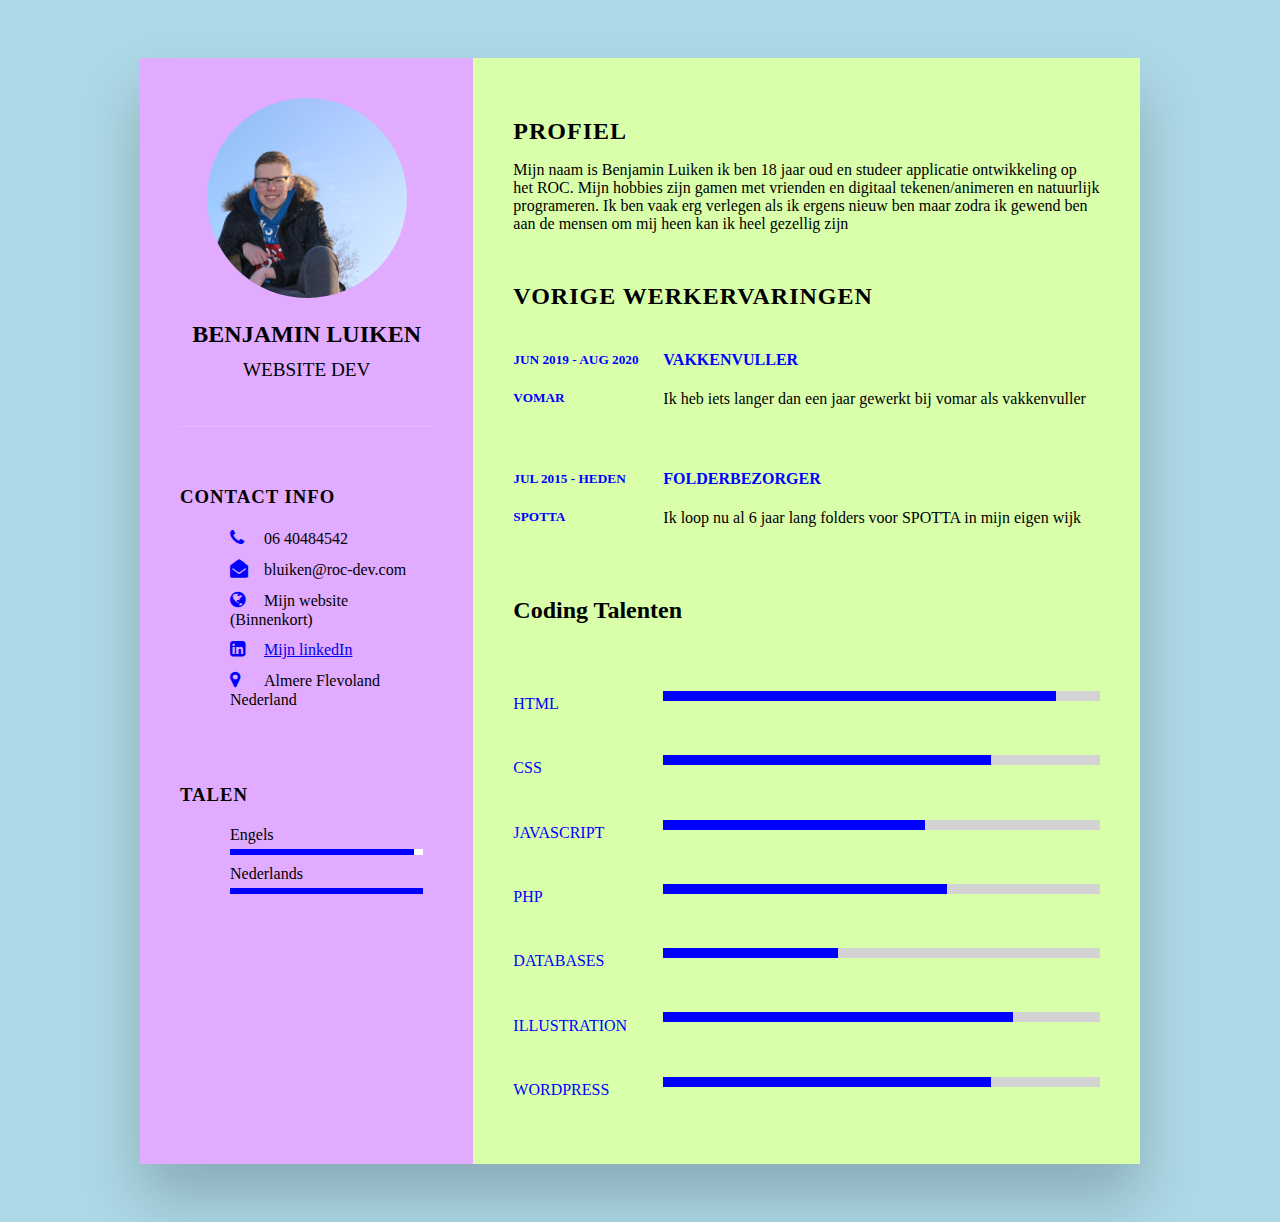
==== index.html @ 4843962c "FIrst commit" ====
<!DOCTYPE html>
<html>
  <head>
    <title>Benjamin luikens cv</title>
    <link rel="stylesheet" href="https://cdnjs.cloudflare.com/ajax/libs/font-awesome/4.7.0/css/font-awesome.css" integrity="sha512-5A8nwdMOWrSz20fDsjczgUidUBR8liPYU+WymTZP1lmY9G6Oc7HlZv156XqnsgNUzTyMefFTcsFH/tnJE/+xBg==" crossorigin="anonymous" referrerpolicy="no-referrer" />
    <link rel="stylesheet" href="style.css">
  </head>
  <body>
    <div class="CV">
      <div class="leftside">
        <div class="profiletext">
          <div class="imagebox">
            <img src="Profielfoto.png">
          </div>
          <h2>Benjamin luiken<br><span>Website dev</span></h2>
        </div>

        <div class="contactinfo">
          <h3 class="title">Contact Info</h3>
          <ul>
            <li>
              <span class="icon"><i class="fa fa-phone" aria-hidden="true"></i></span>
              <span class="text">06 40484542</span>
            </li>
            <li>
              <span class="icon"><i class="fa fa-envelope-open" aria-hidden="true"></i></span>
              <span class="text">bluiken@roc-dev.com</span>
            </li>
            <li>
              <span class="icon"><i class="fa fa-globe" aria-hidden="true"></i></span>
              <span class="text">Mijn website (Binnenkort)</span>
            </li>
            <li>
              <span class="icon"><i class="fa fa-linkedin-square" aria-hidden="true"></i></span>
              <span class="text"><a href="https://www.linkedin.com/in/benjaminluiken/" target="_blank">Mijn linkedIn</a></span>
            </li>
            <li>
              <span class="icon"><i class="fa fa-map-marker" aria-hidden="true"></i></span>
              <span class="text">Almere Flevoland Nederland</span>
            </li>
          </ul>
        </div>

        <div class="contactinfo talen">
          <h3 class="title">Talen</h3>
          <ul>
            <li>
              <span class="text">Engels</span>
              <span class="percent">
              <div style="width: 95%;"></div>
            </span>
            </li>
            <li>
              <span class="text">Nederlands</span>
              <span class="percent">
              <div style="width: 100%;"></div>
            </span>
            </li>
          </ul>
        </div>
      </div>

      <div class="rightside">
        <div class="about">
          <h2 class="title2">Profiel</h2>
          <p>Mijn naam is Benjamin Luiken ik ben 18 jaar oud en studeer applicatie ontwikkeling op het ROC. Mijn hobbies zijn gamen met vrienden en digitaal tekenen/animeren en natuurlijk programeren. Ik ben vaak erg verlegen als ik ergens nieuw ben maar zodra ik gewend ben aan de mensen om mij heen kan ik heel gezellig zijn</p>
        </div>

        <div class="about">
          <h2 class="title2">Vorige werkervaringen</h2>
          <div class="box">
            <div class="year_work">
              <h5>JUN 2019 - AUG 2020</h5>
              <h5>Vomar</h5>
            </div>
            <div class="text">
              <h4>Vakkenvuller</h4>
              <p>Ik heb iets langer dan een jaar gewerkt bij vomar als vakkenvuller</p>
            </div>
          </div>

          <div class="box">
            <div class="year_work">
              <h5> JUL 2015 - heden</h5>
              <h5>SPOTTA</h5>
            </div>
            <div class="text">
              <h4>Folderbezorger</h4>
              <p>Ik loop nu al 6 jaar lang folders voor SPOTTA in mijn eigen wijk</p>
            </div>
          </div>
        </div>

        <div class="about talenten">
          <h2 class="about talenten">Coding Talenten</h2>
          <div class="box">
            <h4>html</h4>
            <div class="percent">
            <div style="width: 90%;"></div>
            </div>
          </div>
          <div class="box">
            <h4>CSS</h4>
            <div class="percent">
            <div style="width: 75%;"></div>
            </div>
          </div>
          <div class="box">
            <h4>Javascript</h4>
            <div class="percent">
            <div style="width: 60%;"></div>
            </div>
          </div>
          <div class="box">
            <h4>PHP</h4>
            <div class="percent">
            <div style="width: 65%;"></div>
            </div>
          </div>
          <div class="box">
            <h4>Databases</h4>
            <div class="percent">
            <div style="width: 40%;"></div>
            </div>
          </div>
          <div class="box">
            <h4>Illustration</h4>
            <div class="percent">
            <div style="width: 80%;"></div>
            </div>
          </div>
          <div class="box">
            <h4>Wordpress</h4>
            <div class="percent">
            <div style="width: 75%;"></div>
            </div>
        </div>

      </div>
    </div>
  </body>
</html>
---- style.css ----
@@import url('https://fonts.googleapis.com/css?family=poppins:200,300,400,500,600,700,800,900&display=swap');
* {
  margin: 0;
  padding: 0;
  box-sizing: border-box;
  font-family: 'poppins' , sans-serif;
}

body {
  background: lightblue;
  display: flex;
  justify-content: center;
  align-items: center;
  min-height: 100vh;
}

.CV {
  position: relative;
  width: 100%;
  max-width: 1000px;
  min-height: 1000px;
  background: #fff;
  margin: 50px;
  display: grid;
  grid-template-columns: 1fr 2fr;
  box-shadow: 0 35px 55px rgba(0,0,0,0.2);
}

.CV .leftside {
  position: relative;
  background: #E1ABFF;
  padding: 40px;
}

.profiletext {
  position: relative;
  display: flex;
  flex-direction: column;
  align-items: center;
  padding-bottom: 20px;
  border-bottom: 1px solid rgba(255,255,255,0.2);
}

.profiletext .imagebox {
  position: relative;
  width: 200px;
  height: 200px;
  border-radius: 50%;
  overflow: hidden;
}

.profiletext .imagebox img {
  position: absolute;
  top: 0;
  left: 0;
  width: 100%;
  height: 100%;
  object-fit: cover;
}

.profiletext h2 {
  font-size: 1.5em;
  margin-top: 20px;
  text-transform: uppercase;
  text-align: center;
  font-weight: 600;
  line-height: 1.4em;
}

.profiletext h2 span {
  font-size: 0.8em;
  font-weight: 300
}

.contactinfo {
  padding-top: 40px;
}

.title {
  text-transform: uppercase;
  font-weight: 600;
  letter-spacing: 1px;
  margin-bottom: 20px;
}

.contactinfo ul {
  position: relative;
}

.contactinfo ul li {
  position: relative;
  list-style: none;
  margin: 10px;
  cursor: pointer;
}

.contactinfo ul li .icon {
  display: inline-block;
  width: 30px;
  font-size: 18px;
  color: blue;
}

.contactinfo ul li span {
  font-weight: 300;
}

.contactinfo.talen .percent {
  position: relative;
  width: 100%;
  height: 6px;
  background: white;
  display: block;
  margin-top: 5px;
}

.contactinfo.talen .percent div {
  position: absolute;
  top: 0;
  left: 0;
  height: 100%;
  background: blue;
}

.CV .rightside {
  position: relative;
  background: #DAFFAB;
  padding: 40px;
}

.about {
  margin-bottom: 50px;
}
.about:last-child {
  margin-bottom: 0;
}

.title2 {
  text-transform: uppercase;
  letter-spacing: 1px;
  margin-bottom: 10px;
}

.about .box {
  display: flex;
  flex-direction: row;
  margin: 20px 0;
}

.about .box .year_work {
  min-width: 150px;
}

.about .box .year_work h5 {
  text-transform: uppercase;
  font-weight: 600;
  color: blue;
}

.about .box .text h4 {
  text-transform: uppercase;
  color: blue;
  font-size: 16px;
}

.talenten .box {
  position: relative;
  width: 100%;
  display: grid;
  grid-template-columns: 150px 1fr;
  justify-content: center;
  align-items: center;
}

.talenten .box h4 {
  text-transform: uppercase;
  color: blue;
  font-weight: 500;
  margin-bottom: 5px;
}

.talenten .box .percent {
  position: relative;
  width: 100%;
  height: 10px;
  background: lightgray;
}

.talenten .box .percent div {
  position: absolute;
  top: 0;
  left: 0;
  height: 100%;
  background: blue;
}
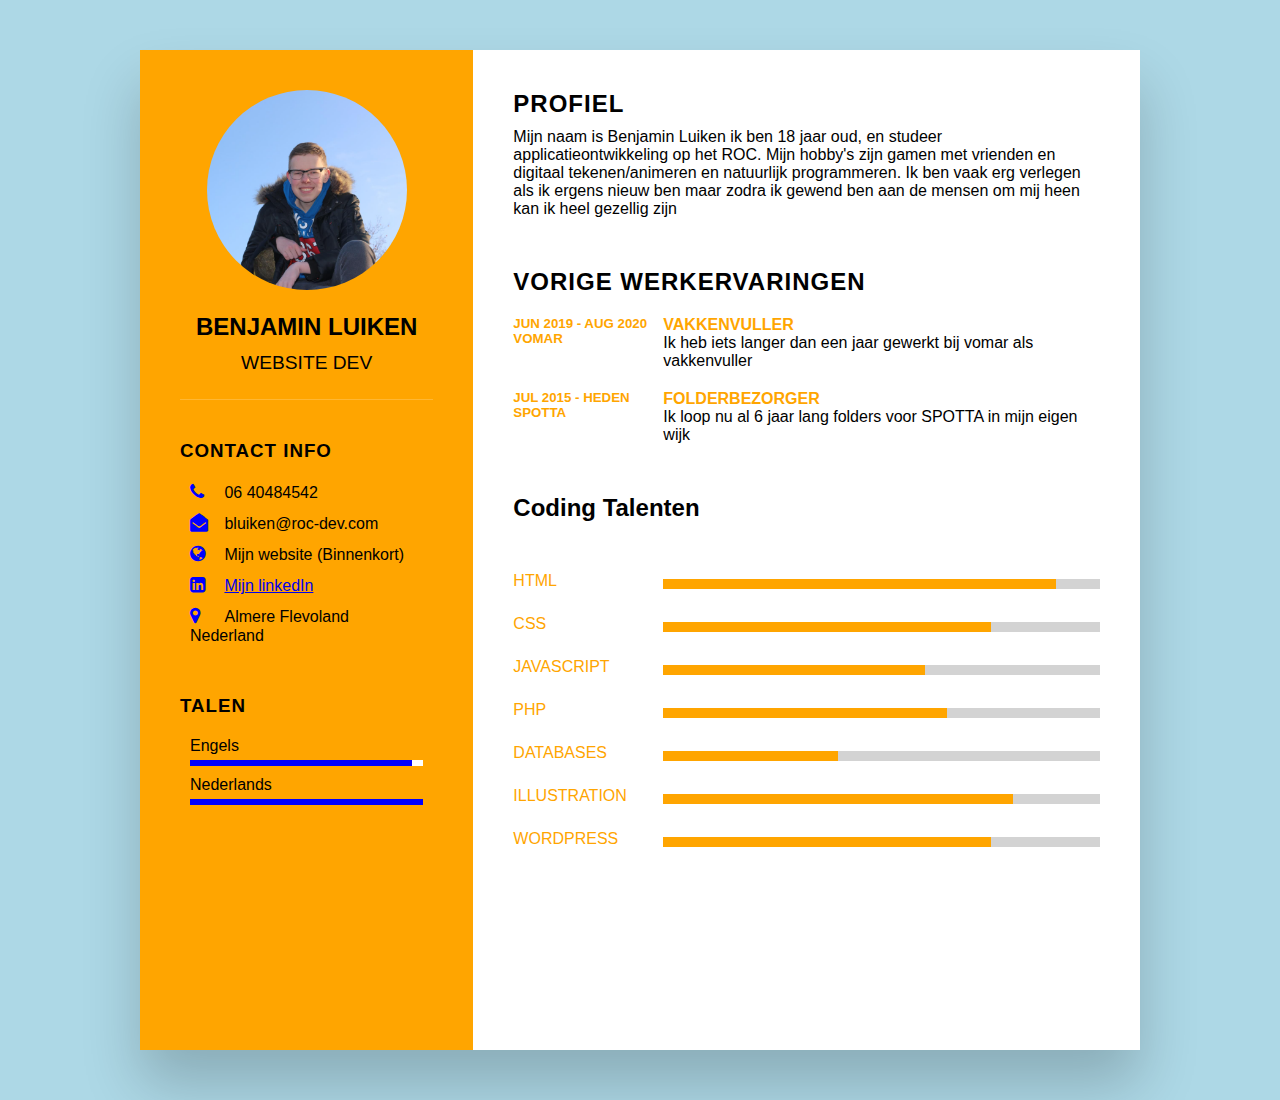
==== commit e802444f: "Fixxed image spelling and colours" ====
--- a/index.html
+++ b/index.html
@@ -10,7 +10,9 @@
       <div class="leftside">
         <div class="profiletext">
           <div class="imagebox">
+            <a href="https://benjaminscv.netlify.app/Profielfoto.png" target="_blank">
             <img src="Profielfoto.png">
+            </a>
           </div>
           <h2>Benjamin luiken<br><span>Website dev</span></h2>
         </div>
@@ -63,7 +65,7 @@
       <div class="rightside">
         <div class="about">
           <h2 class="title2">Profiel</h2>
-          <p>Mijn naam is Benjamin Luiken ik ben 18 jaar oud en studeer applicatie ontwikkeling op het ROC. Mijn hobbies zijn gamen met vrienden en digitaal tekenen/animeren en natuurlijk programeren. Ik ben vaak erg verlegen als ik ergens nieuw ben maar zodra ik gewend ben aan de mensen om mij heen kan ik heel gezellig zijn</p>
+          <p>Mijn naam is Benjamin Luiken ik ben 18 jaar oud, en studeer applicatieontwikkeling op het ROC. Mijn hobby's zijn gamen met vrienden en digitaal tekenen/animeren en natuurlijk programmeren. Ik ben vaak erg verlegen als ik ergens nieuw ben maar zodra ik gewend ben aan de mensen om mij heen kan ik heel gezellig zijn</p>
         </div>
 
         <div class="about">
--- a/style.css
+++ b/style.css
@@ -1,9 +1,9 @@
-@@import url('https://fonts.googleapis.com/css?family=poppins:200,300,400,500,600,700,800,900&display=swap');
+@import url('https://fonts.googleapis.com/css?family=poppins:200,300,400,500,600,700,800,900&display=swap');
 * {
   margin: 0;
   padding: 0;
   box-sizing: border-box;
-  font-family: 'poppins' , sans-serif;
+  font-family: Arial, Helvetica, sans-serif;
 }
 
 body {
@@ -28,7 +28,7 @@
 
 .CV .leftside {
   position: relative;
-  background: #E1ABFF;
+  background: Orange;
   padding: 40px;
 }
 
@@ -124,7 +124,7 @@
 
 .CV .rightside {
   position: relative;
-  background: #DAFFAB;
+  background: #FFF;
   padding: 40px;
 }
 
@@ -154,12 +154,12 @@
 .about .box .year_work h5 {
   text-transform: uppercase;
   font-weight: 600;
-  color: blue;
+  color: Orange;
 }
 
 .about .box .text h4 {
   text-transform: uppercase;
-  color: blue;
+  color: Orange;
   font-size: 16px;
 }
 
@@ -174,7 +174,7 @@
 
 .talenten .box h4 {
   text-transform: uppercase;
-  color: blue;
+  color: Orange;
   font-weight: 500;
   margin-bottom: 5px;
 }
@@ -191,5 +191,5 @@
   top: 0;
   left: 0;
   height: 100%;
-  background: blue;
+  background: Orange;
 }
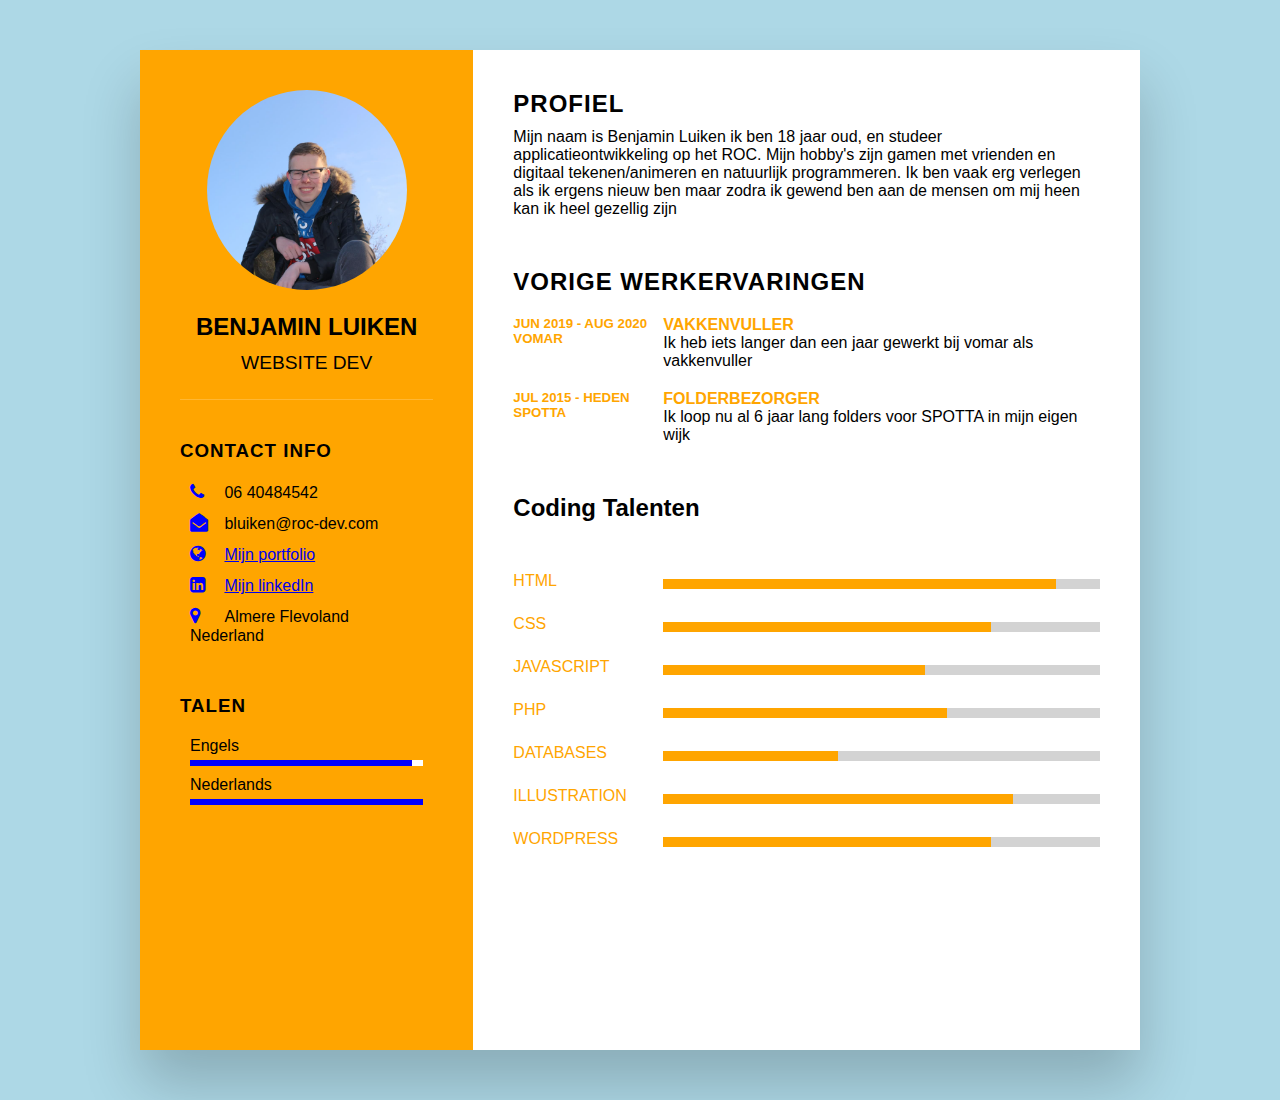
==== commit 354a4bd2: "Add files via upload" ====
--- a/index.html
+++ b/index.html
@@ -30,7 +30,7 @@
             </li>
             <li>
               <span class="icon"><i class="fa fa-globe" aria-hidden="true"></i></span>
-              <span class="text">Mijn website (Binnenkort)</span>
+              <span class="text"><a href="portfolio.html" target="_blank">Mijn portfolio</a></span>
             </li>
             <li>
               <span class="icon"><i class="fa fa-linkedin-square" aria-hidden="true"></i></span>
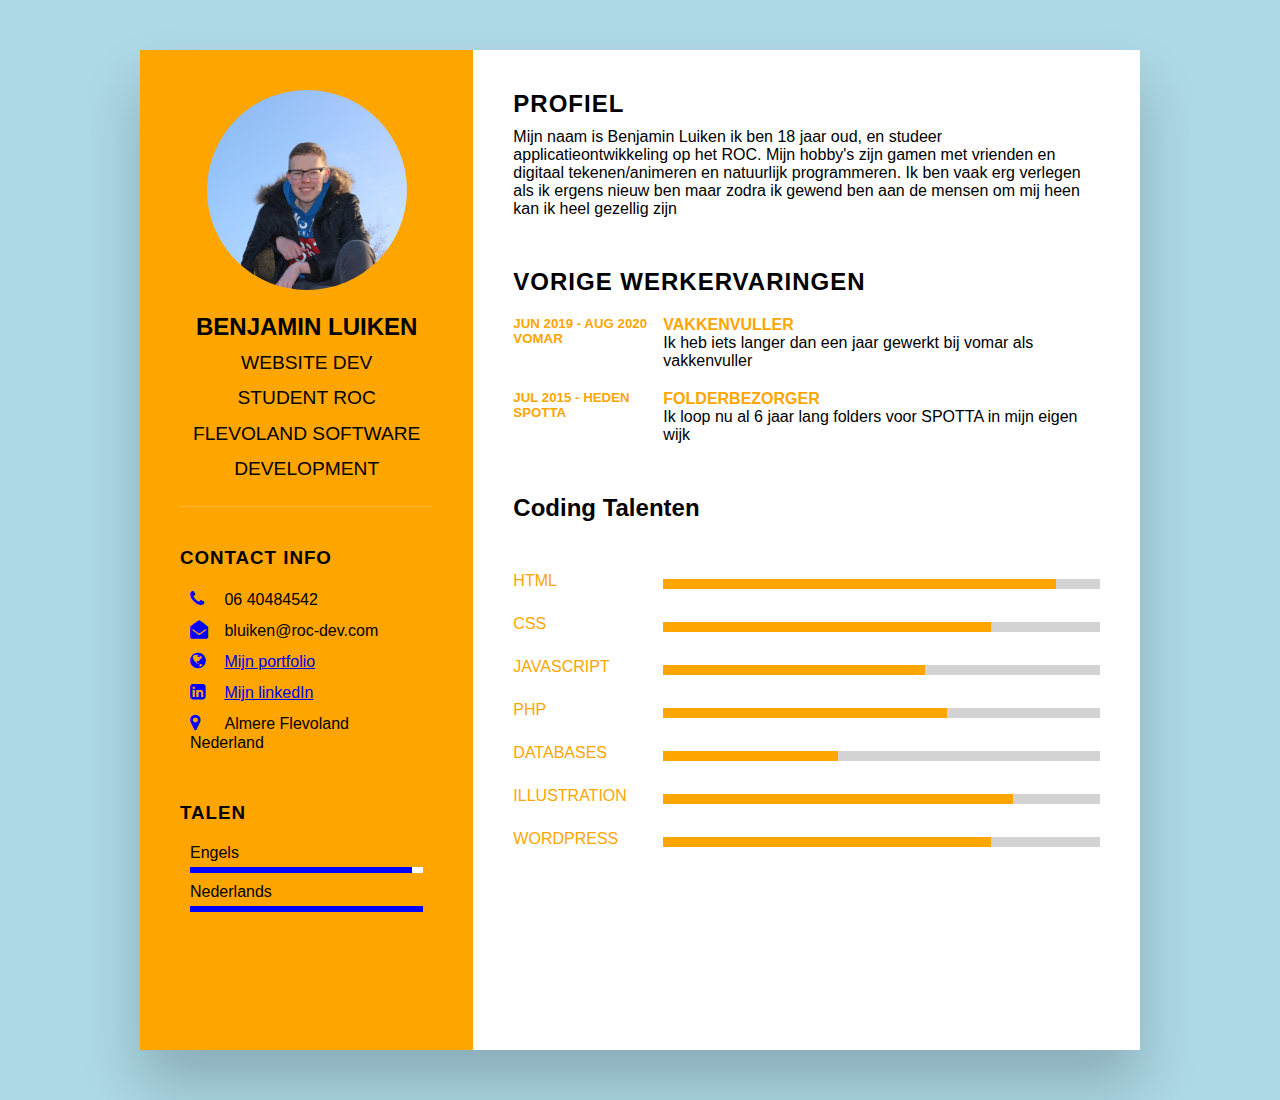
==== commit ac306e6f: "Add files via upload" ====
--- a/index.html
+++ b/index.html
@@ -14,7 +14,7 @@
             <img src="Profielfoto.png">
             </a>
           </div>
-          <h2>Benjamin luiken<br><span>Website dev</span></h2>
+          <h2>Benjamin luiken<br><span>Website dev</span><br><span>Student ROC flevoland software development</span></h2>
         </div>
 
         <div class="contactinfo">
